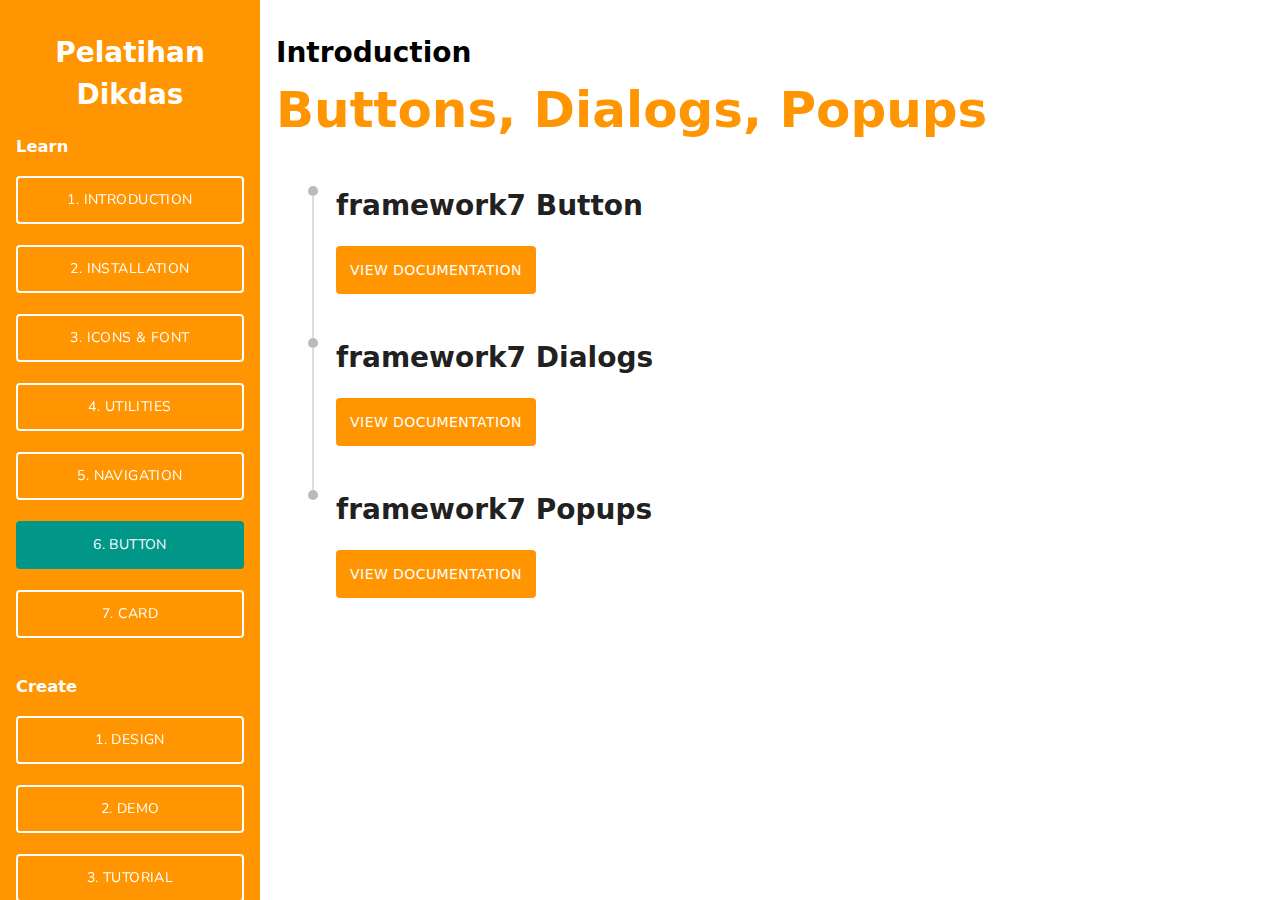
==== button.html @ f32d7c89 "add another page" ====
<!DOCTYPE html>
<html>
  <head>
    <!-- Required meta tags-->
    <meta charset="utf-8" />
    <meta
      name="viewport"
      content="width=device-width, initial-scale=1, maximum-scale=1, minimum-scale=1, user-scalable=no, viewport-fit=cover"
    />
    <meta name="apple-mobile-web-app-capable" content="yes" />
    <!-- Color theme for statusbar (Android only) -->
    <meta name="theme-color" content="#2196f3" />
    <!-- Your app title -->
    <title>DIKDAS FTI PERBANAS 2021</title>
    <!-- Path to Framework7 Library Bundle CSS -->
    <link rel="stylesheet" href="css/framework7.bundle.min.css" />
    <!-- Path to your custom app styles-->
    <link rel="stylesheet" href="css/framework7-icons.css" />
    <link rel="stylesheet" href="css/my-app.css" />
  </head>
  <body>
    <!-- App root element -->
    <div id="app">
      <!-- Left Panel -->
      <div
        class="panel panel-left panel-init bg-color-orange"
        style="overflow-y: scroll"
      >
        <div class="block">
          <h1 class="text-color-white text-align-center">Pelatihan Dikdas</h1>

          <h3 class="text-color-white">Learn</h3>
          <a
            href="intro.html"
            class="external button button-outline button-large color-white nunito-regular"
            >1. Introduction</a
          >
          <br />
          <a
            href="install.html"
            class="external button button-outline button-large color-white nunito-regular"
            >2. Installation</a
          >
          <br />
          <a
            href="fonticons.html"
            class="external button button-outline button-large color-white nunito-regular"
            >3. Icons & Font</a
          >
          <br />
          <a
            href="utils.html"
            class="external button button-outline button-large color-white nunito-regular"
            >4. Utilities</a
          >
          <br />
          <a
            href="nav.html"
            class="external button button-outline button-large color-white nunito-regular"
            >5. Navigation</a
          >
          <br />
          <a
            href="#"
            class="button button-fill button-large bg-color-teal text-color-white nunito-regular"
            >6. Button</a
          >
          <br />
          <a
            href="card.html"
            class="external button button-outline button-large color-white nunito-regular"
            >7. Card</a
          >
          <br />

          <h3 class="text-color-white">Create</h3>
          <a
            href="https://xd.adobe.com/view/10c2b2c7-0cf4-4239-b515-a2533f1bbd62-4591/"
            target="_blank"
            class="external button button-outline button-large color-white nunito-regular"
            >1. Design</a
          >
          <br />
          <a
            href="#"
            target="_blank"
            class="external button button-outline button-large color-white nunito-regular"
            >2. Demo</a
          >
          <br />
          <a
            href="#"
            class="external button button-outline button-large color-white nunito-regular"
            >3. Tutorial</a
          >
          <br />
        </div>
      </div>
      <!-- Your main view, should have "view-main" class -->
      <div class="view view-main">
        <!-- Initial Page, "data-name" contains page name -->
        <div data-name="home" class="page">
          <div class="page-content">
            <div class="block">
              <h1 class="text-color-black">Introduction</h1>
              <h1
                style="font-size: 50px; margin-top: -20px"
                class="text-color-orange"
              >
                Buttons, Dialogs, Popups
              </h1>

              <div class="timeline">
                <div class="timeline-item">
                  <div class="timeline-item-divider"></div>
                  <div class="timeline-item-content">
                    <h1>framework7 Button</h1>
                    <a
                      href="https://v5.framework7.io/docs/button.html"
                      target="_blank"
                      class="external button button-fill button-large bg-color-orange"
                      style="width: 200px"
                      >View Documentation</a
                    >
                    <br />
                  </div>
                </div>
                <div class="timeline-item">
                  <div class="timeline-item-divider"></div>
                  <div class="timeline-item-content">
                    <h1>framework7 Dialogs</h1>
                    <a
                      href="https://v5.framework7.io/docs/dialog.html"
                      target="_blank"
                      class="external button button-fill button-large bg-color-orange"
                      style="width: 200px"
                      >View Documentation</a
                    >
                    <br />
                  </div>
                </div>
                <div class="timeline-item">
                  <div class="timeline-item-divider"></div>
                  <div class="timeline-item-content">
                    <h1>framework7 Popups</h1>
                    <a
                      href="https://v5.framework7.io/docs/popup.html"
                      target="_blank"
                      class="external button button-fill button-large bg-color-orange"
                      style="width: 200px"
                      >View Documentation</a
                    >
                    <br />
                  </div>
                </div>
              </div>
            </div>
          </div>
        </div>
      </div>
    </div>
    <!-- Path to Framework7 Library Bundle JS-->
    <script type="text/javascript" src="js/framework7.bundle.min.js"></script>
    <!-- Path to your app js-->
    <script type="text/javascript" src="js/my-app.js"></script>
  </body>
</html>
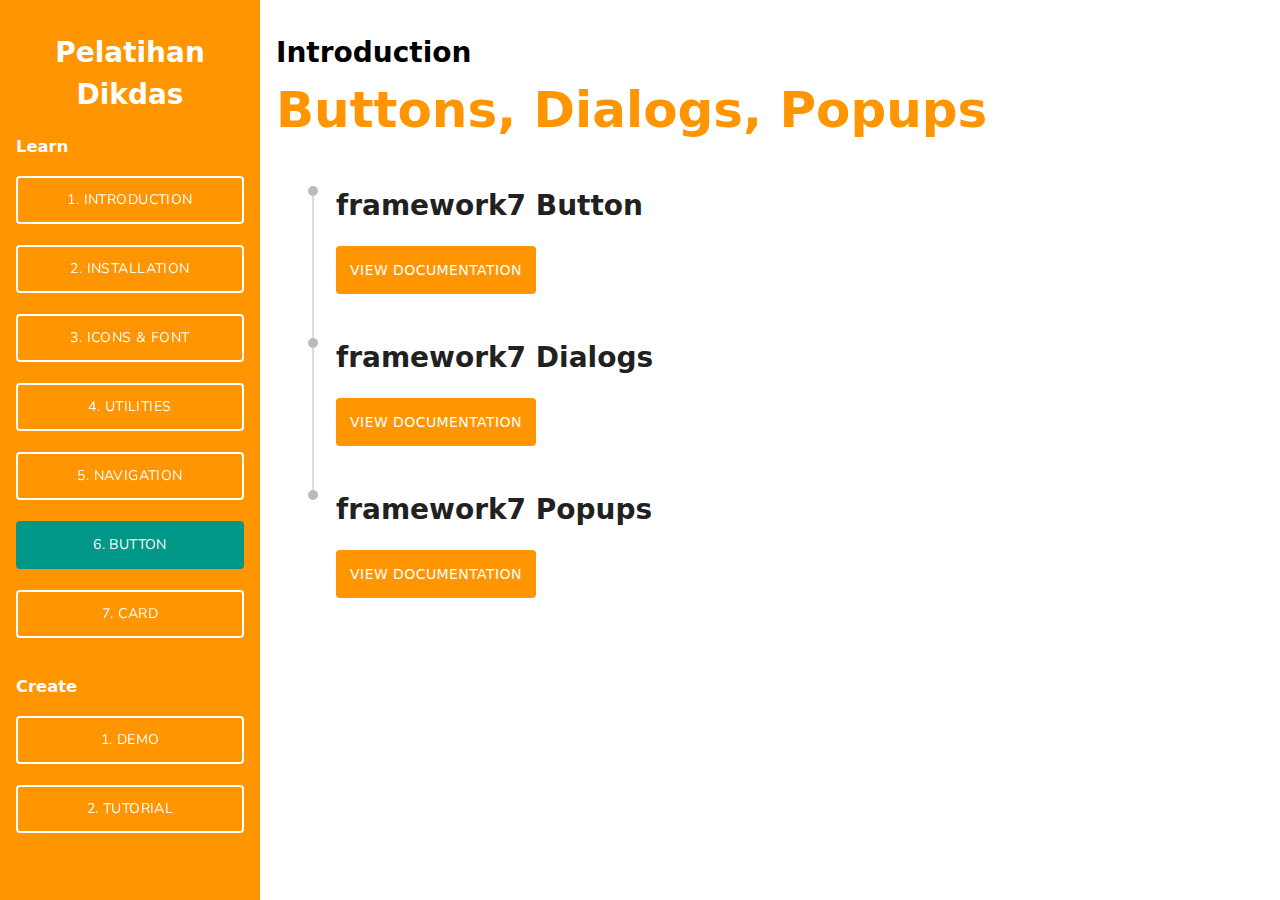
==== commit 9ce1db08: "update materiiii" ====
--- a/button.html
+++ b/button.html
@@ -75,23 +75,16 @@
 
           <h3 class="text-color-white">Create</h3>
           <a
-            href="https://xd.adobe.com/view/10c2b2c7-0cf4-4239-b515-a2533f1bbd62-4591/"
+            href="demo.html"
             target="_blank"
             class="external button button-outline button-large color-white nunito-regular"
-            >1. Design</a
+            >1. Demo</a
           >
           <br />
           <a
-            href="#"
-            target="_blank"
+            href="tutor.html"
             class="external button button-outline button-large color-white nunito-regular"
-            >2. Demo</a
-          >
-          <br />
-          <a
-            href="#"
-            class="external button button-outline button-large color-white nunito-regular"
-            >3. Tutorial</a
+            >2. Tutorial</a
           >
           <br />
         </div>
